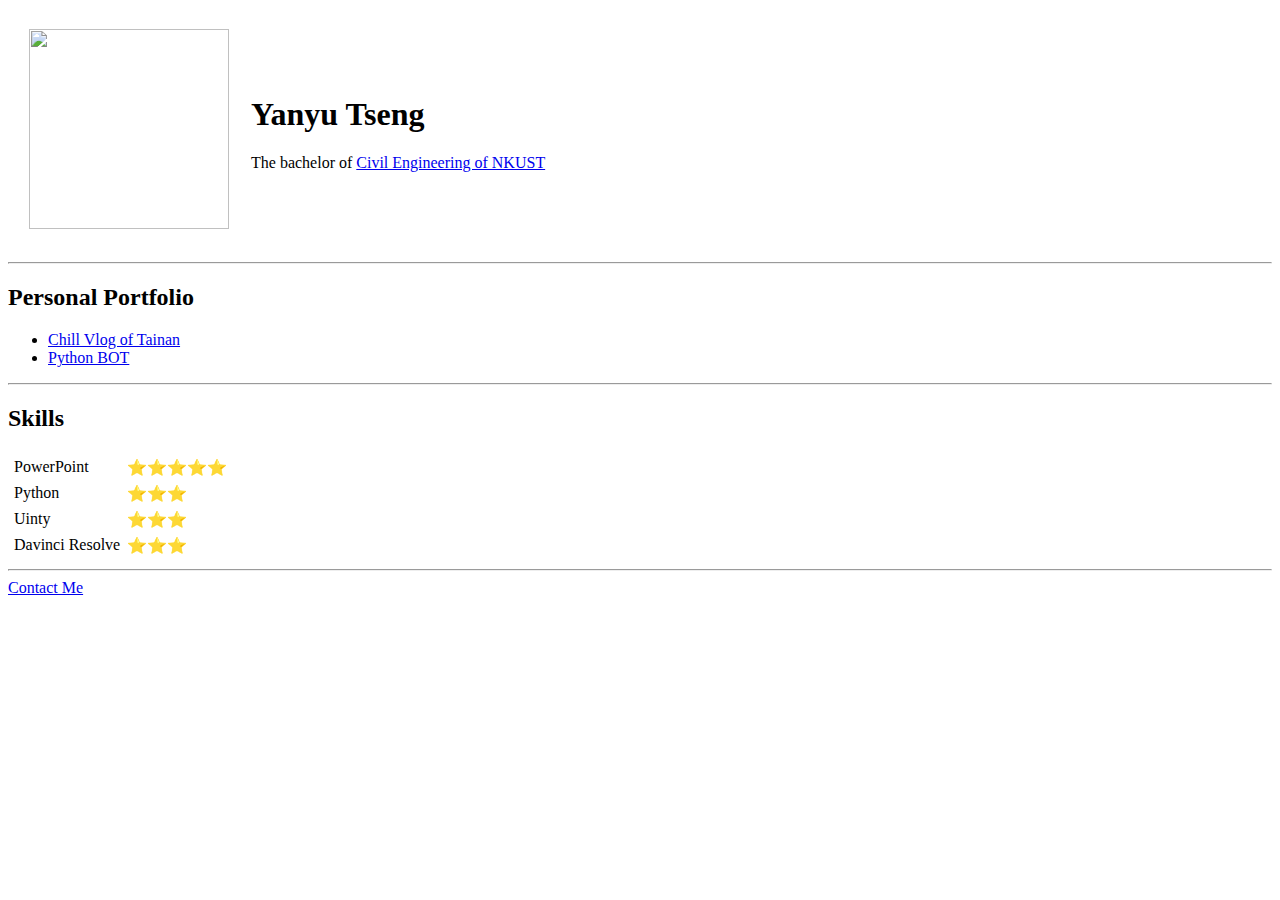
==== index.html @ 88c275b2 "Add the Initial files of CV website" ====
<!DOCTYPE html>
<html lang="en" dir="ltr">
  <head>
    <meta charset="utf-8">
    <title>Yanyu's Site</title>
  </head>
  <body>
    <table cellspacing="20"><ta
      <tr>
        <td><img src="image/Me.jpg" width="200" height="200"></td>
        <td><h1>Yanyu Tseng</h1>
        <p>
        The bachelor of <a href="http://www.ce.nkust.edu.tw/">Civil Engineering of NKUST</a></p></td>
      </tr>
    </table>
    <hr>
    <h2>Personal Portfolio</h2>
    <ul>
      <li><a href="https://youtu.be/euWk7bj_afE">Chill Vlog of Tainan</a></li>
      <li><a href="https://youtu.be/Og4De9q4v-s">Python BOT</a></li>
    </ul>
    <hr>
    <h2>Skills</h2>
    <table cellspacing="5">
      <tr>
        <td>PowerPoint</td>
        <td>⭐⭐⭐⭐⭐</td>
      </tr>
      <tr>
        <td>Python</td>
        <td>⭐⭐⭐</td>
      </tr>
    </tr>
    <tr>
      <td>Uinty</td>
      <td>⭐⭐⭐</td>
    </tr>
    <tr>
      <td>Davinci Resolve</td>
      <td>⭐⭐⭐</td>
    </tr>
    </table>
    <hr>
    <a href="contact.html">Contact Me</a>



  </body>
</html>
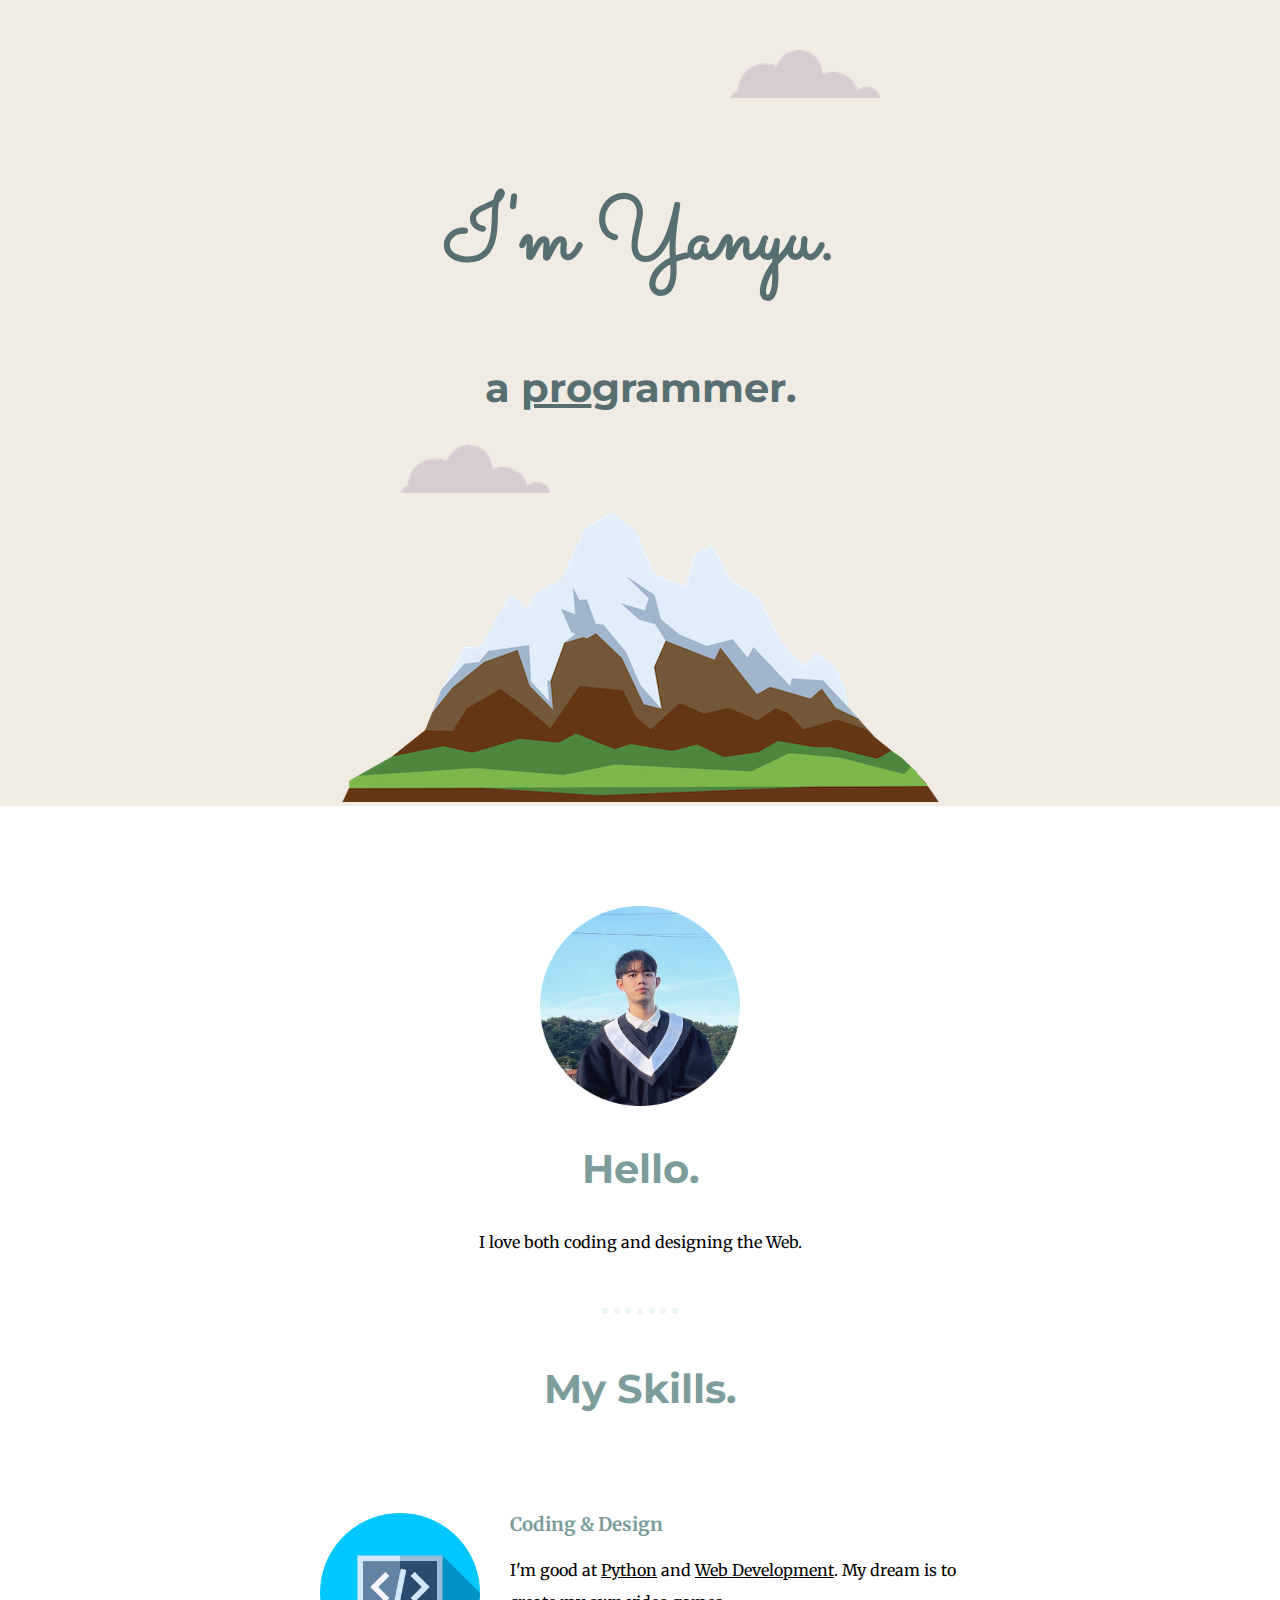
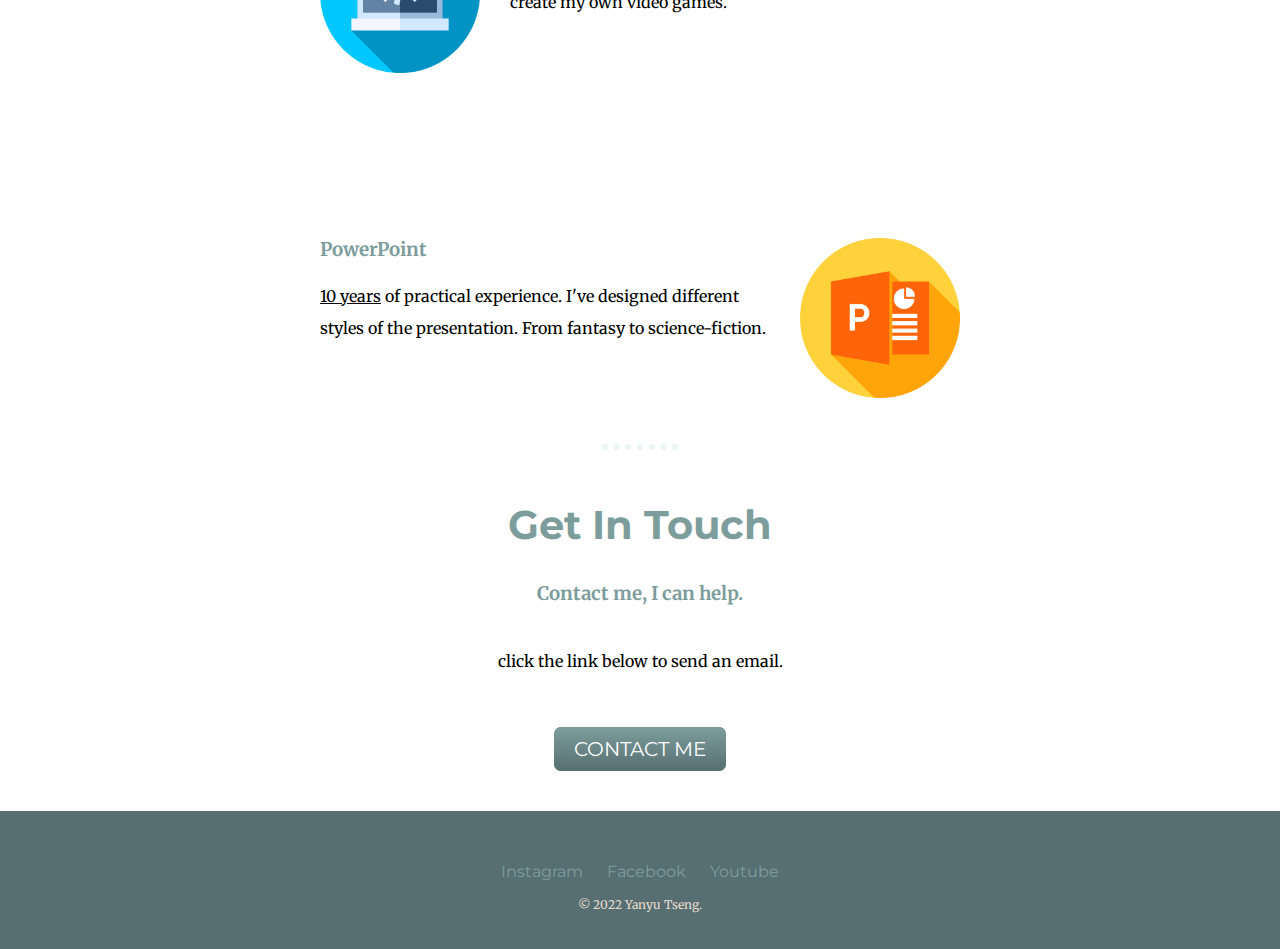
==== commit 8a48e0b5: "2022/07/06 CV updated" ====
--- a/index.html
+++ b/index.html
@@ -1,49 +1,58 @@
-<!DOCTYPE html>
-<html lang="en" dir="ltr">
-  <head>
-    <meta charset="utf-8">
-    <title>Yanyu's Site</title>
-  </head>
-  <body>
-    <table cellspacing="20"><ta
-      <tr>
-        <td><img src="image/Me.jpg" width="200" height="200"></td>
-        <td><h1>Yanyu Tseng</h1>
-        <p>
-        The bachelor of <a href="http://www.ce.nkust.edu.tw/">Civil Engineering of NKUST</a></p></td>
-      </tr>
-    </table>
-    <hr>
-    <h2>Personal Portfolio</h2>
-    <ul>
-      <li><a href="https://youtu.be/euWk7bj_afE">Chill Vlog of Tainan</a></li>
-      <li><a href="https://youtu.be/Og4De9q4v-s">Python BOT</a></li>
-    </ul>
-    <hr>
-    <h2>Skills</h2>
-    <table cellspacing="5">
-      <tr>
-        <td>PowerPoint</td>
-        <td>⭐⭐⭐⭐⭐</td>
-      </tr>
-      <tr>
-        <td>Python</td>
-        <td>⭐⭐⭐</td>
-      </tr>
-    </tr>
-    <tr>
-      <td>Uinty</td>
-      <td>⭐⭐⭐</td>
-    </tr>
-    <tr>
-      <td>Davinci Resolve</td>
-      <td>⭐⭐⭐</td>
-    </tr>
-    </table>
-    <hr>
-    <a href="contact.html">Contact Me</a>
+ <!DOCTYPE html>
+ <html lang="en" dir="ltr">
+   <head>
+     <meta charset="utf-8">
+     <title>Yanyu Tseng</title>
+     <link rel="stylesheet" href="css/styles.css">
+     <link rel="icon" href="favicon-Y.ico">
+     <link rel="preconnect" href="https://fonts.googleapis.com">
+     <link rel="preconnect" href="https://fonts.gstatic.com" crossorigin>
+     <link href="https://fonts.googleapis.com/css2?family=Merriweather&family=Montserrat&family=Sacramento&display=swap" rel="stylesheet">
+   </head>
+   <body>
+     <div class="top-container">
+       <img class="top-cloud"src="images/cloud.png" alt="cloud-img">
+       <h1>I'm Yanyu.</h1>
+       <h2 class="programmer">a <u>pro</u>grammer.</h2>
+       <img class="bottom-cloud"src="images/cloud.png" alt="cloud-img">
+       <img src="images/mountain.png" alt="mountain-img">
+     </div>
+       <div class="middle-container">
+         <div class="profile">
+           <img class="profile-photo"src="images/Me.png" alt="MyPhoto">
+           <h2>Hello.</h2>
+           <p>I love both coding and designing the Web.</p>
+         </div>
+         <hr>
+         <div class="skills">
+           <h2>My Skills.</h2>
+           <div class="skill-row">
+             <img class="Coding-img" src="images/programming.png" alt="Coding-img">
+             <h3>Coding & Design</h3>
+             <p>I'm good at <u>Python</u> and <u>Web Development</u>.  My dream is to create my own video games.</p>
+           </div>
+           <br>
+           <div class="skill-row">
+             <img class="PPT-img" src="images/PPT.png" alt="PPT-img">
+             <h3>PowerPoint</h3>
+             <p><u>10 years</u> of practical experience. I've designed different styles of the presentation. From fantasy to science-fiction.</p>
+           </div>
+         </div>
+         <hr>
+         <div class="contact-me">
+           <h2>Get In Touch</h2>
+           <h3>Contact me, I can help.</h3>
+           <p class="before-contact">click the link below to send an email.</p>
+           <a class="btn" href="mailto:jkf95338@gmail.com">CONTACT ME</a>
+         </div>
+       </div>
 
 
-
-  </body>
-</html>
+       <div class="bottom-container">
+         <a class="footer-link" href="https://www.instagram.com/yanyu_0222/?hl=zh-tw">Instagram</a>
+         <a class="footer-link" href="https://www.facebook.com/profile.php?id=100005337060233">Facebook</a>
+         <a class="footer-link" href="https://www.youtube.com/channel/UCwKSpBrttc20Od8rSkuiW5Q">Youtube</a>
+         <p class="copyright">© 2022 Yanyu Tseng.</p>
+       </div>
+   </body>
+ </html>
--- a/css/styles.css
+++ b/css/styles.css
@@ -0,0 +1,150 @@
+
+body{
+  margin: 0;
+  text-align: center;
+  font-family: 'Merriweather', serif;
+}
+
+h1{
+  font-size: 90px;
+  margin: 50px auto 0 auto;
+  font-family: 'Sacramento', cursive;
+  font-size: 5.625rem;
+  color: #576F72;
+  line-height: 2;
+}
+
+.programmer{
+  font-family: 'Montserrat', sans-serif;
+  font-size: 2.5rem;
+  color: #576F72;
+}
+
+hr{
+  border: dotted #EAF6F6 6px;
+  width: 5%;
+  border-bottom: none;
+  margin: 50px auto 50px auto;
+}
+
+h2{
+  font-family: 'Montserrat', sans-serif;
+  font-size: 2.5rem;
+  font-weight: bold;
+  color: #7D9D9C;
+}
+
+h3{
+  color: #7D9D9C;
+}
+
+p{
+  line-height: 2;
+}
+
+a{
+  color: #7D9D9C;
+}
+
+a:hover{
+  color: #F0EBE3;
+}
+
+.top-container{
+  background-color: #F0EBE3;
+  position: relative;
+  padding-top: 100px;
+}
+
+.middle-container{
+  margin-bottom: 50px;
+}
+
+.bottom-container{
+  background-color: #576F72;
+  padding: 50px 0 20px;
+}
+
+.bottom-cloud{
+  position: absolute;
+  left:400px;
+}
+
+.top-cloud{
+  position: absolute;
+  right: 400px;
+  top: 50px;
+}
+
+.profile-photo{
+  width: 200px;
+  height: 200px;
+  margin-top: 100px;
+}
+
+.Coding-img{
+  width: 25%;
+  float: left;
+  margin-right: 30px;
+}
+
+.PPT-img{
+  width: 25%;
+  float: right;
+  margin-left: 30px;
+}
+
+.skill-row{
+  width: 50%;
+  margin: 100px auto 100px;
+  text-align: left;
+}
+
+.Coding-text{
+  clear: left;
+}
+
+.PPT-text{
+  clear: right;
+}
+.before-contact{
+  width: 40%;
+  margin: 40px auto 60px;
+}
+.btn {
+  background: #7D9D9C;
+  background-image: -webkit-linear-gradient(top, #7D9D9C, #576F72);
+  background-image: -moz-linear-gradient(top, #7D9D9C, #576F72);
+  background-image: -ms-linear-gradient(top, #7D9D9C, #576F72);
+  background-image: -o-linear-gradient(top, #7D9D9C, #576F72);
+  background-image: linear-gradient(to bottom, #7D9D9C, #576F72);
+  -webkit-border-radius: 7;
+  -moz-border-radius: 7;
+  border-radius: 7px;
+  font-family: 'Montserrat', sans-serif;
+  color: #ffffff;
+  font-size: 20px;
+  padding: 10px 20px 10px 20px;
+  text-decoration: none;
+}
+
+.btn:hover {
+  background: #9db8b7;
+  background-image: -webkit-linear-gradient(top, #9db8b7, #6d8385);
+  background-image: -moz-linear-gradient(top, #9db8b7, #6d8385);
+  background-image: -ms-linear-gradient(top, #9db8b7, #6d8385);
+  background-image: -o-linear-gradient(top, #9db8b7, #6d8385);
+  background-image: linear-gradient(to bottom, #9db8b7, #6d8385);
+  text-decoration: none;
+}
+
+.footer-link{
+  margin: 20px 10px;
+  text-decoration: none;
+  font-family: 'Montserrat', sans-serif;
+}
+
+.copyright{
+  color: #E4DCCF;
+  font-size: 0.75rem;
+}
